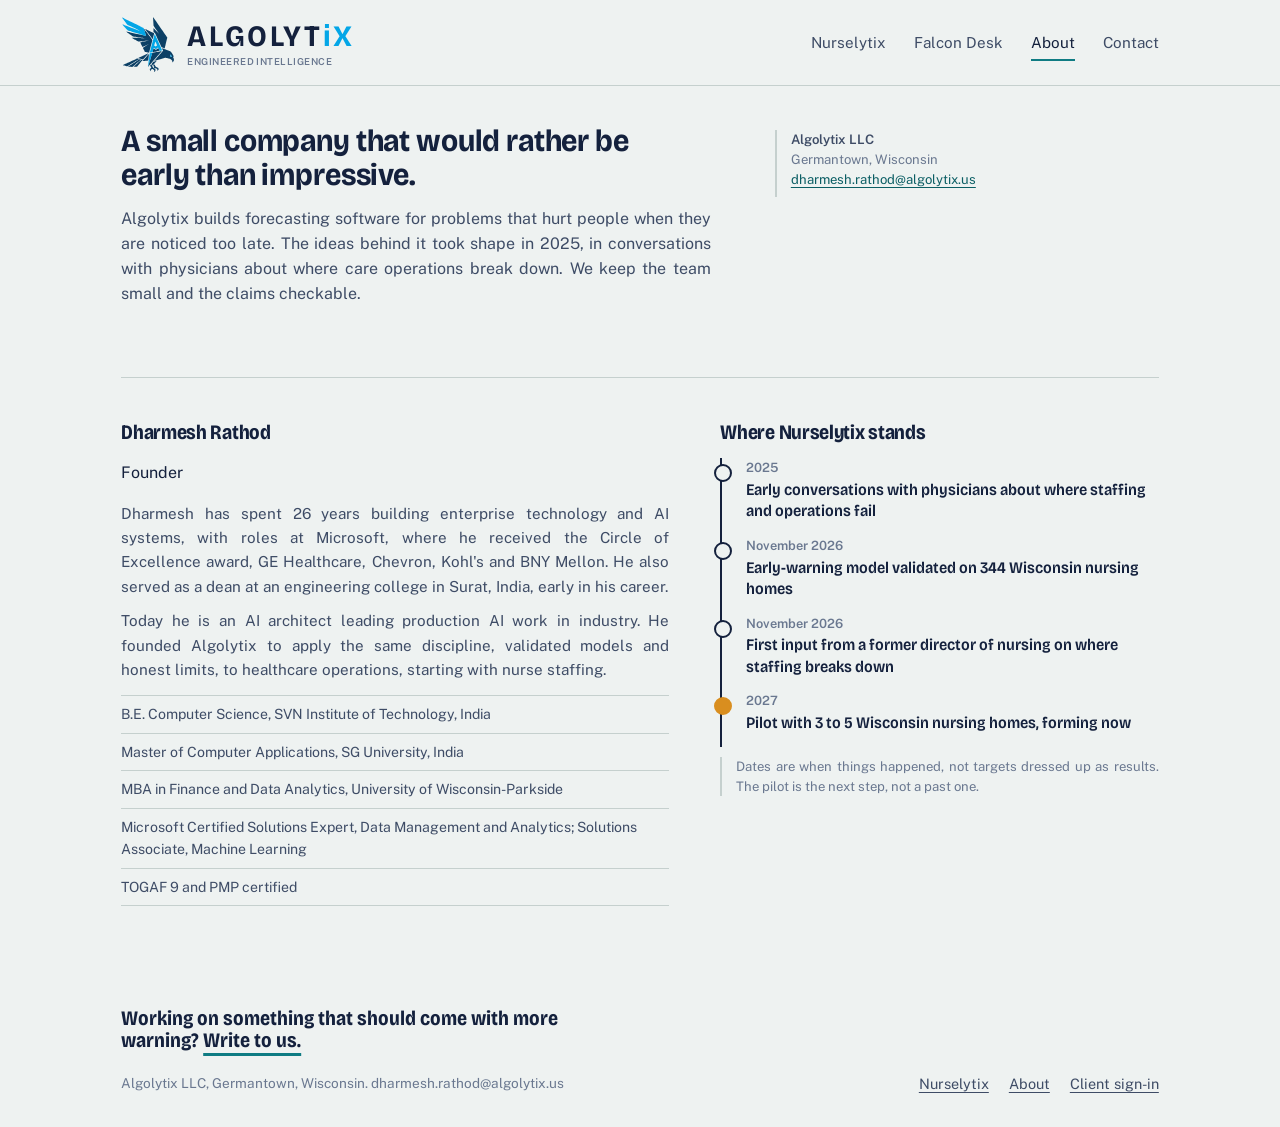
==== about.html @ 76221aaf "Add files via upload" ====
<!doctype html>
<html lang="en">
<head>
<meta charset="utf-8">
<meta name="viewport" content="width=device-width, initial-scale=1">
<title>About Algolytix</title>
<meta name="description" content="Algolytix LLC, Germantown, Wisconsin: forecasting software for problems noticed too late. Founder Dharmesh Rathod.">
<meta property="og:title" content="About Algolytix">
<meta property="og:description" content="Algolytix LLC, Germantown, Wisconsin: forecasting software for problems noticed too late. Founder Dharmesh Rathod.">
<meta name="theme-color" content="#EEF2F1">
<link rel="icon" type="image/png" sizes="32x32" href="favicon.png">
<link rel="icon" type="image/png" sizes="16x16" href="favicon-16.png">
<link rel="apple-touch-icon" href="apple-touch-icon.png">
<link rel="preconnect" href="https://fonts.googleapis.com">
<link rel="preconnect" href="https://fonts.gstatic.com" crossorigin>
<link href="https://fonts.googleapis.com/css2?family=Bricolage+Grotesque:opsz,wdth,wght@12..96,75..100,400..800&family=Public+Sans:ital,wght@0,400;0,600;0,700;1,400&display=swap" rel="stylesheet">
<link rel="stylesheet" href="styles.css">
</head>
<body>
<a class="skip" href="#main">Skip to content</a>
<div class="topbar">
<div class="frame">
<header class="masthead">
  <a class="brand" href="index.html" aria-label="Algolytix home">
    <img src="algolytix_falcon.svg" alt="" width="54" height="56">
    <span class="brand-text"><span class="brand-word">ALGOLYT<span class="bx"><span class="sq">&#305;</span>X</span></span><span class="brand-tag">Engineered Intelligence</span></span>
  </a>
  <nav class="nav" aria-label="Main">
    <a href="nurselytix.html">Nurselytix</a>
    <a href="falcon-desk.html">Falcon Desk</a>
    <a href="about.html" aria-current="page">About</a>
    <a href="mailto:dharmesh.rathod@algolytix.us">Contact</a>
  </nav>
</header>
</div>
</div>
<main id="main">

<div class="frame">
<section class="hero" style="padding-bottom:clamp(28px,3.5vw,48px);border-bottom:1px solid var(--rule)">
  <div class="row">
    <div>
      <h1>A small company that would rather be early than impressive.</h1>
      <p class="lead">Algolytix builds forecasting software for problems that hurt people when they are noticed too late. The ideas behind it took shape in 2025, in conversations with physicians about where care operations break down. We keep the team small and the claims checkable.</p>
    </div>
    <aside class="note"><p><strong>Algolytix LLC</strong><br>Germantown, Wisconsin<br><a href="mailto:dharmesh.rathod@algolytix.us">dharmesh.rathod@algolytix.us</a></p></aside>
  </div>
</section>

<section class="block about-main" aria-labelledby="fd" style="border-bottom:0">
  <div class="about-grid">
    <div>
      <h2 id="fd" class="name">Dharmesh Rathod</h2>
      <p class="role">Founder</p>
      <div class="prose" style="margin-top:0.8rem;color:var(--ink-2)">
        <p>Dharmesh has spent 26 years building enterprise technology and AI systems, with roles at Microsoft, where he received the Circle of Excellence award, GE Healthcare, Chevron, Kohl's and BNY Mellon. He also served as a dean at an engineering college in Surat, India, early in his career.</p>
        <p>Today he is an AI architect leading production AI work in industry. He founded Algolytix to apply the same discipline, validated models and honest limits, to healthcare operations, starting with nurse staffing.</p>
      </div>
      <ul class="creds">
        <li>B.E. Computer Science, SVN Institute of Technology, India</li>
        <li>Master of Computer Applications, SG University, India</li>
        <li>MBA in Finance and Data Analytics, University of Wisconsin-Parkside</li>
        <li>Microsoft Certified Solutions Expert, Data Management and Analytics; Solutions Associate, Machine Learning</li>
        <li>TOGAF 9 and PMP certified</li>
      </ul>
    </div>
    <div>
      <h2 id="tl">Where Nurselytix stands</h2>
      <ol class="timeline">
        <li><div class="when">2025</div><div class="what">Early conversations with physicians about where staffing and operations fail</div></li>
        <li><div class="when">November 2026</div><div class="what">Early-warning model validated on 344 Wisconsin nursing homes</div></li>
        <li><div class="when">November 2026</div><div class="what">First input from a former director of nursing on where staffing breaks down</div></li>
        <li class="next"><div class="when">2027</div><div class="what">Pilot with 3 to 5 Wisconsin nursing homes, forming now</div></li>
      </ol>
      <p class="note" style="margin-top:0.6rem">Dates are when things happened, not targets dressed up as results. The pilot is the next step, not a past one.</p>
    </div>
  </div>
</section>
</div>
</main>
<div class="frame">
<footer class="foot">
  <div>
    <p class="big">Working on something that should come with more warning? <a href="mailto:dharmesh.rathod@algolytix.us">Write to us.</a></p>
    <small>Algolytix LLC, Germantown, Wisconsin. dharmesh.rathod@algolytix.us</small>
  </div>
  <nav aria-label="Footer">
    <a href="nurselytix.html">Nurselytix</a>
    <a href="about.html">About</a>
    <a href="https://app.algolytix.us">Client sign-in</a>
  </nav>
</footer>
</div>
</body>
</html>
---- styles.css ----
/* Algolytix v5 - "forecast chart paper" */
:root {
  --paper: #EEF2F1;
  --paper-2: #E3E9E8;
  --sheet: #F8FAF9;
  --ink: #14213D;
  --ink-2: #3E4C66;
  --ink-3: #6A7890;
  --rule: #C5D0CE;
  --teal: #0F7C83;
  --teal-2: #0B5E64;
  --teal-wash: #D7EBEA;
  --amber: #D98E1F;
  --amber-wash: #F6E7CC;
  --falcon: #2457C5;
  --display: "Bricolage Grotesque", "Public Sans", system-ui, sans-serif;
  --body: "Public Sans", system-ui, sans-serif;
  --measure: 60rem;
  --gutter: clamp(16px, 4vw, 56px);
}

* { box-sizing: border-box; }
html { -webkit-text-size-adjust: 100%; }
body {
  margin: 0;
  background: var(--paper);
  color: var(--ink);
  font-family: var(--body);
  font-size: 1rem;
  line-height: 1.6;
  font-feature-settings: "tnum" 0;
  text-rendering: optimizeLegibility;
}
img, svg { display: block; max-width: 100%; }
a { color: var(--teal-2); text-underline-offset: 3px; text-decoration-thickness: 1px; }
a:hover { color: var(--ink); }
:focus-visible { outline: 3px solid var(--amber); outline-offset: 3px; border-radius: 4px; }

.skip { position: absolute; left: -999px; top: 8px; background: var(--ink); color: var(--sheet); padding: 8px 14px; border-radius: 6px; z-index: 10; }
.skip:focus { left: 8px; }

/* ---------- frame ---------- */
.frame { max-width: 1140px; margin: 0 auto; padding: 0 var(--gutter); }

.masthead {
  display: flex; align-items: center; justify-content: space-between; gap: 24px;
  padding: 22px 0; border-bottom: 1px solid var(--rule);
}
.brand { display: flex; align-items: center; gap: 12px; text-decoration: none; color: var(--ink); }
.brand img { width: 54px; height: auto; }
.brand-word { font-family: var(--display); font-weight: 700; font-size: 1.85rem; letter-spacing: 0.08em; font-variation-settings: "wdth" 95; }
.brand-word span { color: var(--falcon); }
.nav { display: flex; gap: 28px; font-size: 0.95rem; }
.nav a { color: var(--ink-2); text-decoration: none; padding: 4px 0; border-bottom: 2px solid transparent; }
.nav a:hover { color: var(--ink); }
.nav a[aria-current="page"] { color: var(--ink); border-bottom-color: var(--teal); }

/* ---------- grid with sidenotes ---------- */
.row {
  display: grid;
  grid-template-columns: minmax(0, 1fr) minmax(0, 17rem);
  column-gap: clamp(24px, 5vw, 72px);
  align-items: start;
}
.note {
  font-size: 0.82rem; line-height: 1.5; color: var(--ink-3);
  border-left: 2px solid var(--rule); padding-left: 14px; margin-top: 0.4rem;
}
.note p { margin: 0 0 0.6em; }
.note strong { color: var(--ink-2); font-weight: 600; }

/* ---------- type ---------- */
h1, h2, h3 { font-family: var(--display); color: var(--ink); margin: 0; font-weight: 700; }
h1 {
  font-size: clamp(1.7rem, 2.4vw, 2rem);
  line-height: 1.12; letter-spacing: -0.005em;
  font-variation-settings: "wdth" 95, "opsz" 48;
  max-width: 32ch;
}
h2 {
  font-size: clamp(1.2rem, 1.6vw, 1.35rem);
  line-height: 1.05; letter-spacing: -0.015em;
  font-variation-settings: "wdth" 88, "opsz" 48;
  max-width: none;
}
h3 { font-size: 1.1rem; line-height: 1.25; font-variation-settings: "wdth" 92; }
.lead { font-size: clamp(1rem, 1.2vw, 1.1rem); line-height: 1.55; color: var(--ink-2); max-width: var(--measure); margin: 0.9rem 0 0; }
.prose { max-width: var(--measure); }
.prose p { margin: 0 0 1em; }

section.block { padding: clamp(28px, 3.5vw, 48px) 0; border-bottom: 1px solid var(--rule); }
.block-head { margin-bottom: 1.4rem; }

/* ---------- hero ---------- */
.hero { padding: clamp(24px, 3vw, 40px) 0 0; }
.hero .row { align-items: start; }

figure { margin: 0; }
.chart-wrap {
  margin-top: 20px;
  background: var(--sheet);
  border-top: 1px solid var(--rule);
  border-bottom: 1px solid var(--rule);
  /* chart paper grid */
  background-image:
    linear-gradient(var(--paper-2) 1px, transparent 1px),
    linear-gradient(90deg, var(--paper-2) 1px, transparent 1px);
  background-size: 24px 24px;
}
.chart-wrap .frame { padding-top: 28px; padding-bottom: 20px; }
.chart svg { width: 100%; height: auto; overflow: visible; }
.chart-scroll { overflow-x: auto; }
@media (max-width: 760px) { .chart svg { width: 760px; max-width: none; } }
.chart .axis text { font-family: var(--body); font-size: 12px; fill: var(--ink-3); }
.chart .axis line { stroke: var(--rule); }
.chart .line { fill: none; stroke: var(--ink); stroke-width: 3; stroke-linejoin: round; stroke-linecap: round; }
.chart .area { fill: url(#washGrad); }
.chart .band { fill: rgba(20,33,61,0.06); }
.chart .band-label { font-family: var(--body); font-size: 12px; fill: var(--ink-3); }
.chart .ann text { font-family: var(--display); font-size: 15px; fill: var(--ink); font-weight: 600; }
.chart .ann .sub { font-family: var(--body); font-size: 12px; fill: var(--ink-3); font-weight: 400; }
.chart .ann line { stroke: var(--ink-3); stroke-dasharray: 2 3; }
.chart .dot { fill: var(--amber); stroke: var(--sheet); stroke-width: 2; }
.chart-cap { display: flex; flex-wrap: wrap; justify-content: space-between; gap: 8px 24px; font-size: 0.85rem; color: var(--ink-3); margin-top: 10px; }

/* the one orchestrated moment */
@media (prefers-reduced-motion: no-preference) {
  .chart .line { stroke-dasharray: var(--len); stroke-dashoffset: var(--len); animation: draw 2.4s cubic-bezier(.45,.05,.2,1) .25s forwards; }
  .chart .area, .chart .ann, .chart .dot { opacity: 0; animation: fade .6s ease forwards; }
  .chart .area { animation-delay: 2.1s; }
  .chart .ann:nth-of-type(1) { animation-delay: .6s; }
  .chart .ann:nth-of-type(2) { animation-delay: 1.2s; }
  .chart .ann:nth-of-type(3) { animation-delay: 2.0s; }
  .chart .ann:nth-of-type(4) { animation-delay: 2.6s; }
  .chart .dot { animation-delay: 2.6s; }
}
.chart-wrap:not(.go) .chart * { animation-play-state: paused; }
@keyframes draw { to { stroke-dashoffset: 0; } }
@keyframes fade { to { opacity: 1; } }

/* ---------- products ---------- */
.products { list-style: none; margin: 0; padding: 0; border-top: 2px solid var(--ink); }
.product {
  display: grid; grid-template-columns: 4.5rem minmax(0, 1fr) 13rem; gap: 8px 28px;
  padding: 20px 0; border-bottom: 1px solid var(--rule); align-items: start;
}
.product .mark { width: 56px; height: 56px; }
.product .mark.text { display: grid; place-items: center; border-radius: 14px; font-family: var(--display); font-weight: 700; font-size: 1.4rem; color: var(--sheet); }
.product h3 { font-size: 1.45rem; font-variation-settings: "wdth" 85; }
.product p { margin: 0.5rem 0 0; color: var(--ink-2); max-width: 52rem; }
.product .status { font-size: 0.88rem; color: var(--ink-3); padding-top: 0.5rem; }
.product .status b { display: block; color: var(--ink); font-weight: 600; }
.product .status a { display: inline-block; margin-top: 0.6rem; font-weight: 600; }
.product.flagship { padding: 20px 0; }


/* ---------- principles ---------- */
.principles { display: grid; grid-template-columns: repeat(3, minmax(0, 1fr)); gap: 40px; }
.principles h3 { font-size: 1.25rem; margin-bottom: 0.5rem; }
.principles p { margin: 0; color: var(--ink-2); font-size: 0.98rem; }

/* ---------- founder strip ---------- */
.founder { display: grid; grid-template-columns: minmax(0, 1fr) minmax(0, 1fr); gap: 48px; align-items: start; }
.founder .name { font-family: var(--display); font-size: clamp(1.3rem, 1.8vw, 1.45rem); font-weight: 700; line-height: 1.1; font-variation-settings: "wdth" 85; }
.founder .role { color: var(--ink-3); margin-top: 0.4rem; }
.creds { list-style: none; padding: 0; margin: 0; }
.creds li { padding: 12px 0; border-bottom: 1px solid var(--rule); font-size: 0.95rem; color: var(--ink-2); }
.creds li:first-child { border-top: 1px solid var(--rule); }

/* ---------- buttons ---------- */
.btn { display: inline-flex; align-items: center; gap: 10px; padding: 14px 22px; border-radius: 999px; font-weight: 600; font-size: 1rem; text-decoration: none; }
.btn.primary { background: var(--ink); color: var(--sheet); }
.btn.primary:hover { background: var(--teal-2); color: var(--sheet); }
.btn.quiet { color: var(--ink); border: 1.5px solid var(--ink); }
.btn.quiet:hover { background: var(--ink); color: var(--sheet); }
.actions { display: flex; flex-wrap: wrap; gap: 12px; margin-top: 2rem; }

/* ---------- nurselytix page ---------- */
.nx-title { display: flex; align-items: center; gap: 16px; margin-bottom: 1rem; color: var(--teal-2); font-weight: 600; }
.nx-title img { width: 44px; height: 44px; }

.ladder { margin-top: clamp(24px, 3vw, 36px); position: relative; }
.ladder-track { display: grid; grid-template-columns: repeat(4, minmax(0, 1fr)); position: relative; }
.ladder-track::before { content: ""; position: absolute; left: 0; right: 0; top: 13px; height: 2px; background: var(--rule); }
.window {
  position: absolute; top: 4px; height: 20px; border-radius: 10px;
  left: calc(50% - 6px); right: -6px; background: var(--teal-wash); border: 1.5px solid var(--teal);
}
.window span { position: absolute; right: 12px; top: -26px; font-size: 0.82rem; font-weight: 600; color: var(--teal-2); white-space: nowrap; }
.rung { position: relative; padding-right: 20px; }
.rung .tick { width: 28px; height: 28px; border-radius: 50%; background: var(--sheet); border: 2px solid var(--ink); position: relative; z-index: 1; }
.rung.now .tick { background: var(--amber); border-color: var(--amber); }
.rung.in .tick { border-color: var(--teal); background: var(--teal); }
.rung h3 { font-size: 1.02rem; margin: 18px 0 6px; }
.rung p { margin: 0; font-size: 0.95rem; color: var(--ink-2); }

.results { width: 100%; border-collapse: collapse; font-variant-numeric: tabular-nums; }
.results th, .results td { text-align: left; padding: 14px 12px 14px 0; border-bottom: 1px solid var(--rule); vertical-align: baseline; }
.results thead th { font-size: 0.85rem; font-weight: 600; color: var(--ink-3); border-bottom: 2px solid var(--ink); }
.results td.num { font-family: var(--display); font-size: 1.3rem; font-weight: 700; font-variation-settings: "wdth" 85; text-align: right; padding-right: 0; white-space: nowrap; }
.results th.num { text-align: right; padding-right: 0; }

.toggle { display: inline-flex; border: 1.5px solid var(--ink); border-radius: 999px; padding: 3px; gap: 2px; margin-bottom: 20px; flex-wrap: wrap; }
.toggle button { font: inherit; font-size: 0.9rem; border: 0; background: transparent; color: var(--ink); padding: 8px 14px; border-radius: 999px; cursor: pointer; }
.toggle button[aria-pressed="true"] { background: var(--ink); color: var(--sheet); }
.dow { display: grid; grid-template-columns: repeat(7, minmax(0, 1fr)); gap: 10px; align-items: end; height: 220px; padding-top: 28px; border-bottom: 2px solid var(--ink); }
.dow .bar { position: relative; background: var(--ink-2); border-radius: 6px 6px 0 0; height: var(--h); transition: height .45s cubic-bezier(.3,.7,.2,1), background .3s; }
.dow .bar.wk { background: var(--amber); }
.dow .bar span { position: absolute; top: -24px; left: 0; right: 0; text-align: center; font-size: 0.85rem; font-weight: 600; font-variant-numeric: tabular-nums; color: var(--ink); }
.dow-labels { display: grid; grid-template-columns: repeat(7, minmax(0, 1fr)); gap: 10px; margin-top: 8px; font-size: 0.85rem; color: var(--ink-3); text-align: center; }
@media (prefers-reduced-motion: reduce) { .dow .bar { transition: none; } }

.steps { list-style: none; margin: 0; padding: 0; counter-reset: s; }
.steps li { counter-increment: s; display: grid; grid-template-columns: 3.5rem minmax(0, 1fr); gap: 20px; padding: 16px 0; border-top: 1px solid var(--rule); }
.steps li::before { content: counter(s); font-family: var(--display); font-size: 1.8rem; font-weight: 700; line-height: 1; color: var(--teal); font-variation-settings: "wdth" 80; }
.steps h3 { margin-bottom: 6px; }
.steps p { margin: 0; color: var(--ink-2); max-width: var(--measure); }

.pilot { background: var(--ink); color: var(--sheet); border-radius: 28px; padding: clamp(32px, 5vw, 64px); }
.pilot h2 { color: var(--sheet); }
.pilot .cols { display: grid; grid-template-columns: repeat(3, minmax(0, 1fr)); gap: 32px; margin-top: 2rem; }
.pilot h3 { color: #9FD8D9; font-size: 1.05rem; margin-bottom: 8px; }
.pilot p, .pilot li { color: #D6DEE8; font-size: 0.97rem; }
.pilot ul { margin: 0; padding-left: 1.1em; }
.pilot .btn.primary { background: var(--amber); color: var(--ink); }
.pilot .btn.primary:hover { background: #F2B04E; }
.pilot .btn.quiet { color: var(--sheet); border-color: #7C8AA5; }
.pilot .btn.quiet:hover { background: var(--sheet); color: var(--ink); }

/* ---------- timeline (about) ---------- */
.timeline { list-style: none; margin: 0; padding: 0; border-left: 2px solid var(--ink); }
.timeline li { position: relative; padding: 0 0 28px 28px; }
.timeline li::before { content: ""; position: absolute; left: -8px; top: 6px; width: 14px; height: 14px; border-radius: 50%; background: var(--paper); border: 2px solid var(--ink); }
.timeline li.next::before { background: var(--amber); border-color: var(--amber); }
.timeline .when { font-weight: 600; font-size: 0.9rem; color: var(--ink-3); }
.timeline .what { font-family: var(--display); font-size: 1.25rem; font-weight: 600; font-variation-settings: "wdth" 90; }

/* ---------- footer ---------- */
.foot { padding: 36px 0 32px; display: grid; grid-template-columns: minmax(0, 1fr) auto; gap: 24px; align-items: end; }
.foot .big { font-family: var(--display); font-size: clamp(1.15rem, 1.6vw, 1.3rem); font-weight: 700; line-height: 1.1; font-variation-settings: "wdth" 85; max-width: 44ch; }
.foot .big a { color: var(--ink); text-decoration-color: var(--teal); text-decoration-thickness: 3px; text-underline-offset: 6px; }
.foot small { display: block; color: var(--ink-3); margin-top: 18px; font-size: 0.85rem; }
.foot nav { display: flex; gap: 20px; font-size: 0.9rem; }
.foot nav a { color: var(--ink-2); }

/* ---------- responsive ---------- */
@media (max-width: 900px) {
  .row { grid-template-columns: minmax(0, 1fr); }
  .note { margin-top: 1.4rem; }
  .product { grid-template-columns: 3.5rem minmax(0, 1fr); }
  .product .status { grid-column: 2; }
  .principles, .pilot .cols, .founder { grid-template-columns: minmax(0, 1fr); gap: 28px; }
  .ladder-track { grid-template-columns: minmax(0, 1fr); gap: 26px; }
  .ladder-track::before { left: 13px; right: auto; top: 0; bottom: 0; width: 2px; height: auto; }
  .window { left: -6px; right: auto; width: 40px; top: calc(50% - 6px); bottom: -6px; height: auto; }
  .window span { display: none; }
  .rung { display: grid; grid-template-columns: 28px minmax(0, 1fr); column-gap: 18px; padding-right: 0; }
  .rung h3 { margin: 2px 0 4px; }
  .rung p { grid-column: 2; }
  .foot { grid-template-columns: minmax(0, 1fr); }
}
@media (max-width: 640px) {
  .nav { gap: 16px; font-size: 0.9rem; }
  .brand-word { display: none; }
  .dow { gap: 5px; }
  .dow .bar span { font-size: 0.72rem; }
  .dow-labels { gap: 5px; font-size: 0.75rem; }
  .results td.num { font-size: 1.3rem; }
}

/* brand name: amber dot over the i in Nurselytix */
.sr { position: absolute; width: 1px; height: 1px; padding: 0; margin: -1px; overflow: hidden; clip: rect(0 0 0 0); white-space: nowrap; border: 0; }
.idot { position: relative; display: inline-block; line-height: 1.2; }
.idot::after { content: ""; position: absolute; left: 50%; top: var(--idot-top, 0.09em); width: 0.22em; height: 0.22em; border-radius: 50%; background: var(--amber); transform: translateX(-50%); }
.idot.green::after { background: #22C55E; }

/* sticky top bar */
.topbar { position: sticky; top: 0; z-index: 20; background: rgba(238,242,241,0.92); -webkit-backdrop-filter: blur(8px); backdrop-filter: blur(8px); border-bottom: 1px solid var(--rule); }
.topbar .masthead { border-bottom: 0; padding: 12px 0; }

/* hero: text + at-a-glance panel */
.hero .row { grid-template-columns: minmax(0, 1fr) minmax(0, 24rem); align-items: start; padding-bottom: clamp(16px, 2vw, 28px); }
.glance { display: block; text-decoration: none; color: var(--ink); background: var(--sheet); border: 1px solid var(--rule); border-left: 4px solid #03A6E7; border-radius: 18px; padding: 22px 24px; }
.glance:hover { border-color: #03A6E7; color: var(--ink); }
.glance-head { display: flex; gap: 12px; align-items: center; margin-bottom: 14px; }
.glance-head b { display: block; font-family: var(--display); font-size: 1.3rem; font-variation-settings: "wdth" 88; }
.glance-head small { display: block; color: var(--ink-3); font-size: 0.82rem; }
.glance dl { margin: 0; }
.glance dl div { display: flex; justify-content: space-between; align-items: baseline; gap: 16px; padding: 10px 0; border-top: 1px solid var(--rule); }
.glance dt { font-size: 0.9rem; color: var(--ink-2); }
.glance dd { margin: 0; font-family: var(--display); font-weight: 700; font-size: 1.2rem; font-variant-numeric: tabular-nums; white-space: nowrap; }
.glance-go { display: block; margin-top: 12px; font-weight: 600; color: var(--teal-2); text-decoration: underline; text-underline-offset: 3px; }
@media (max-width: 900px) { .hero .row { grid-template-columns: minmax(0, 1fr); } .glance { margin-top: 8px; } }
.products .product:last-child { border-bottom: 0; }

/* hero side panel: how we work */
.howwe { background: var(--sheet); border: 1px solid var(--rule); border-radius: 18px; padding: 22px 24px; }
.howwe h2 { font-size: 1.15rem; margin-bottom: 6px; }
.howwe dl { margin: 0; }
.howwe dl div { padding: 12px 0; border-top: 1px solid var(--rule); }
.howwe dl div:first-child { border-top: 0; }
.howwe dt { font-weight: 600; font-size: 0.98rem; color: var(--ink); }
.howwe dd { margin: 3px 0 0; font-size: 0.9rem; color: var(--ink-2); line-height: 1.5; }
@media (max-width: 900px) { .howwe { margin-top: 8px; } }

/* symmetric frame: boxed chart aligned to page edges */
.chart-wrap { width: min(calc(1140px - 2 * var(--gutter)), calc(100% - 2 * var(--gutter))); margin-left: auto; margin-right: auto; border: 1px solid var(--rule); border-radius: 18px; overflow: hidden; }
.chart-wrap .frame { padding-left: clamp(16px, 3vw, 40px); padding-right: clamp(16px, 3vw, 40px); }
.dow { height: 200px; }
.results td.num { font-size: 1.15rem; }
.results th, .results td { font-size: 0.95rem; }
.pilot h2 { font-size: clamp(1.25rem, 1.8vw, 1.5rem); }
.steps li::before { font-size: 1.5rem; }
.toggle button { font-size: 0.85rem; }

/* portfolio grid (overrides list layout) */
.products { display: grid; grid-template-columns: repeat(2, minmax(0, 1fr)); gap: 20px; border-top: 0; }
.products .product { display: flex; flex-direction: column; gap: 0; padding: 26px 28px; background: var(--sheet); border: 1px solid var(--rule); border-radius: 18px; }
.products .product .mark { width: 64px; height: 64px; margin-bottom: 16px; }
.products .product h3 { font-size: 2.1rem; line-height: 1.1; }
.products .product p { margin: 0.5rem 0 0; max-width: none; }
.products .product p.status { margin: 0.25rem 0 0.4rem; font-size: 0.88rem; color: var(--ink-3); padding: 0; }
.products .product p.status b { display: inline; color: var(--ink); font-weight: 600; }
.products .product .more { margin-top: auto; padding-top: 14px; font-weight: 600; }
.idot.violet::after { background: #A78BFA; }
@media (max-width: 760px) { .products { grid-template-columns: minmax(0, 1fr); } }

/* about page: compact two-column */
.about-grid { display: grid; grid-template-columns: minmax(0, 1.25fr) minmax(0, 1fr); gap: clamp(28px, 4vw, 56px); align-items: start; }
.about-grid .prose p { margin: 0 0 0.7em; font-size: 0.95rem; }
.about-grid .creds { margin-top: 0.8rem; }
.about-grid .creds li { padding: 7px 0; font-size: 0.88rem; }
.about-grid h2 { margin-bottom: 0.9rem; }
.about-grid .timeline li { padding: 0 0 14px 24px; }
.about-grid .timeline .when { font-size: 0.8rem; }
.about-grid .timeline .what { font-size: 1rem; line-height: 1.35; }
@media (max-width: 900px) { .about-grid { grid-template-columns: minmax(0, 1fr); } }

/* brand lockup with tagline */
.brand-text { display: flex; flex-direction: column; line-height: 1; }
.brand-tag { font-family: var(--body); font-size: 0.6rem; font-weight: 600; letter-spacing: 0.05em; text-transform: uppercase; color: var(--ink-3); margin-top: 5px; }
@media (max-width: 640px) { .brand-text { display: none; } }

.nx-lock { display: flex; flex-direction: column; line-height: 1.25; }
.nx-tag { font-size: 0.8rem; font-weight: 500; color: var(--ink-3); letter-spacing: 0.02em; margin-top: 2px; }
.products .product p.tagline { margin: 0.2rem 0 0; font-size: 0.95rem; font-weight: 600; color: var(--ink-2); }

/* justified body text (left-aligned on small screens to avoid wide gaps) */
.lead, .prose p, p.prose, .products .product p:not(.tagline):not(.status), .note p, p.note, .steps p, .rung p, .howwe dd, .principles p, .pilot li, .chart-cap span, #dow-desc {
  text-align: justify; text-justify: inter-word; hyphens: auto; -webkit-hyphens: auto;
}
@media (max-width: 640px) {
  .lead, .prose p, p.prose, .products .product p, .note p, p.note, .steps p, .rung p, .howwe dd, .principles p, .pilot li { text-align: left; }
}

/* wordmark: falcon-blue IX with a dot over the I */
.brand-word .bx, .brand-word .bx .bi { color: #03A6E7; }
.brand-word .bi { position: relative; display: inline-block; }
.brand-word .bi::after { content: ""; position: absolute; left: 50%; top: -0.2em; width: 0.19em; height: 0.19em; border-radius: 50%; background: #03A6E7; transform: translateX(-50%); }
.topbar .masthead { padding-top: 16px; }
.brand-word .bx .sq { position: relative; display: inline-block; color: #03A6E7; }
.brand-word .sq::after { content: ""; position: absolute; left: calc(50% - 0.04em); top: 0.06em; width: 0.14em; height: 0.14em; background: #03A6E7; transform: translateX(-50%); }
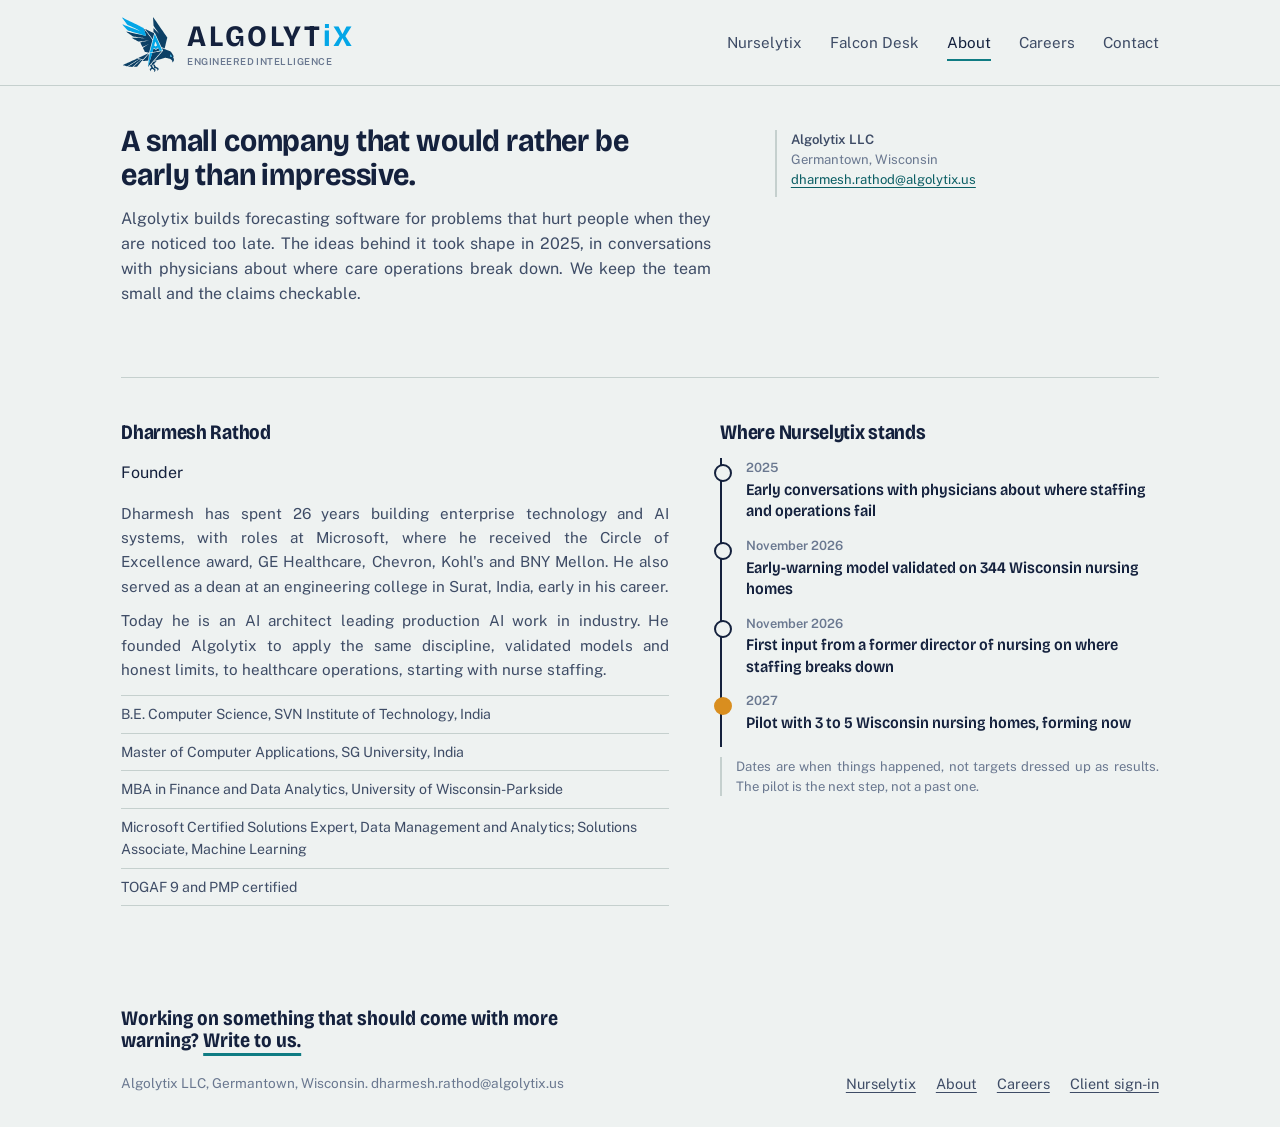
==== commit 02928117: "Add files via upload" ====
--- a/about.html
+++ b/about.html
@@ -29,6 +29,7 @@
     <a href="nurselytix.html">Nurselytix</a>
     <a href="falcon-desk.html">Falcon Desk</a>
     <a href="about.html" aria-current="page">About</a>
+    <a href="careers.html">Careers</a>
     <a href="mailto:dharmesh.rathod@algolytix.us">Contact</a>
   </nav>
 </header>
@@ -87,6 +88,7 @@
   <nav aria-label="Footer">
     <a href="nurselytix.html">Nurselytix</a>
     <a href="about.html">About</a>
+    <a href="careers.html">Careers</a>
     <a href="https://app.algolytix.us">Client sign-in</a>
   </nav>
 </footer>
--- a/styles.css
+++ b/styles.css
@@ -271,7 +271,7 @@
 /* brand name: amber dot over the i in Nurselytix */
 .sr { position: absolute; width: 1px; height: 1px; padding: 0; margin: -1px; overflow: hidden; clip: rect(0 0 0 0); white-space: nowrap; border: 0; }
 .idot { position: relative; display: inline-block; line-height: 1.2; }
-.idot::after { content: ""; position: absolute; left: 50%; top: var(--idot-top, 0.09em); width: 0.22em; height: 0.22em; border-radius: 50%; background: var(--amber); transform: translateX(-50%); }
+.idot::after { content: ""; position: absolute; left: 50%; top: var(--idot-top, 0.1em); width: 0.15em; height: 0.15em; border-radius: 0; background: var(--amber); transform: translateX(-50%); }
 .idot.green::after { background: #22C55E; }
 
 /* sticky top bar */
@@ -360,3 +360,5 @@
 .topbar .masthead { padding-top: 16px; }
 .brand-word .bx .sq { position: relative; display: inline-block; color: #03A6E7; }
 .brand-word .sq::after { content: ""; position: absolute; left: calc(50% - 0.04em); top: 0.06em; width: 0.14em; height: 0.14em; background: #03A6E7; transform: translateX(-50%); }
+.careers-grid { grid-template-columns: repeat(2, minmax(0, 1fr)); }
+@media (max-width: 900px) { .careers-grid { grid-template-columns: minmax(0, 1fr); } }
